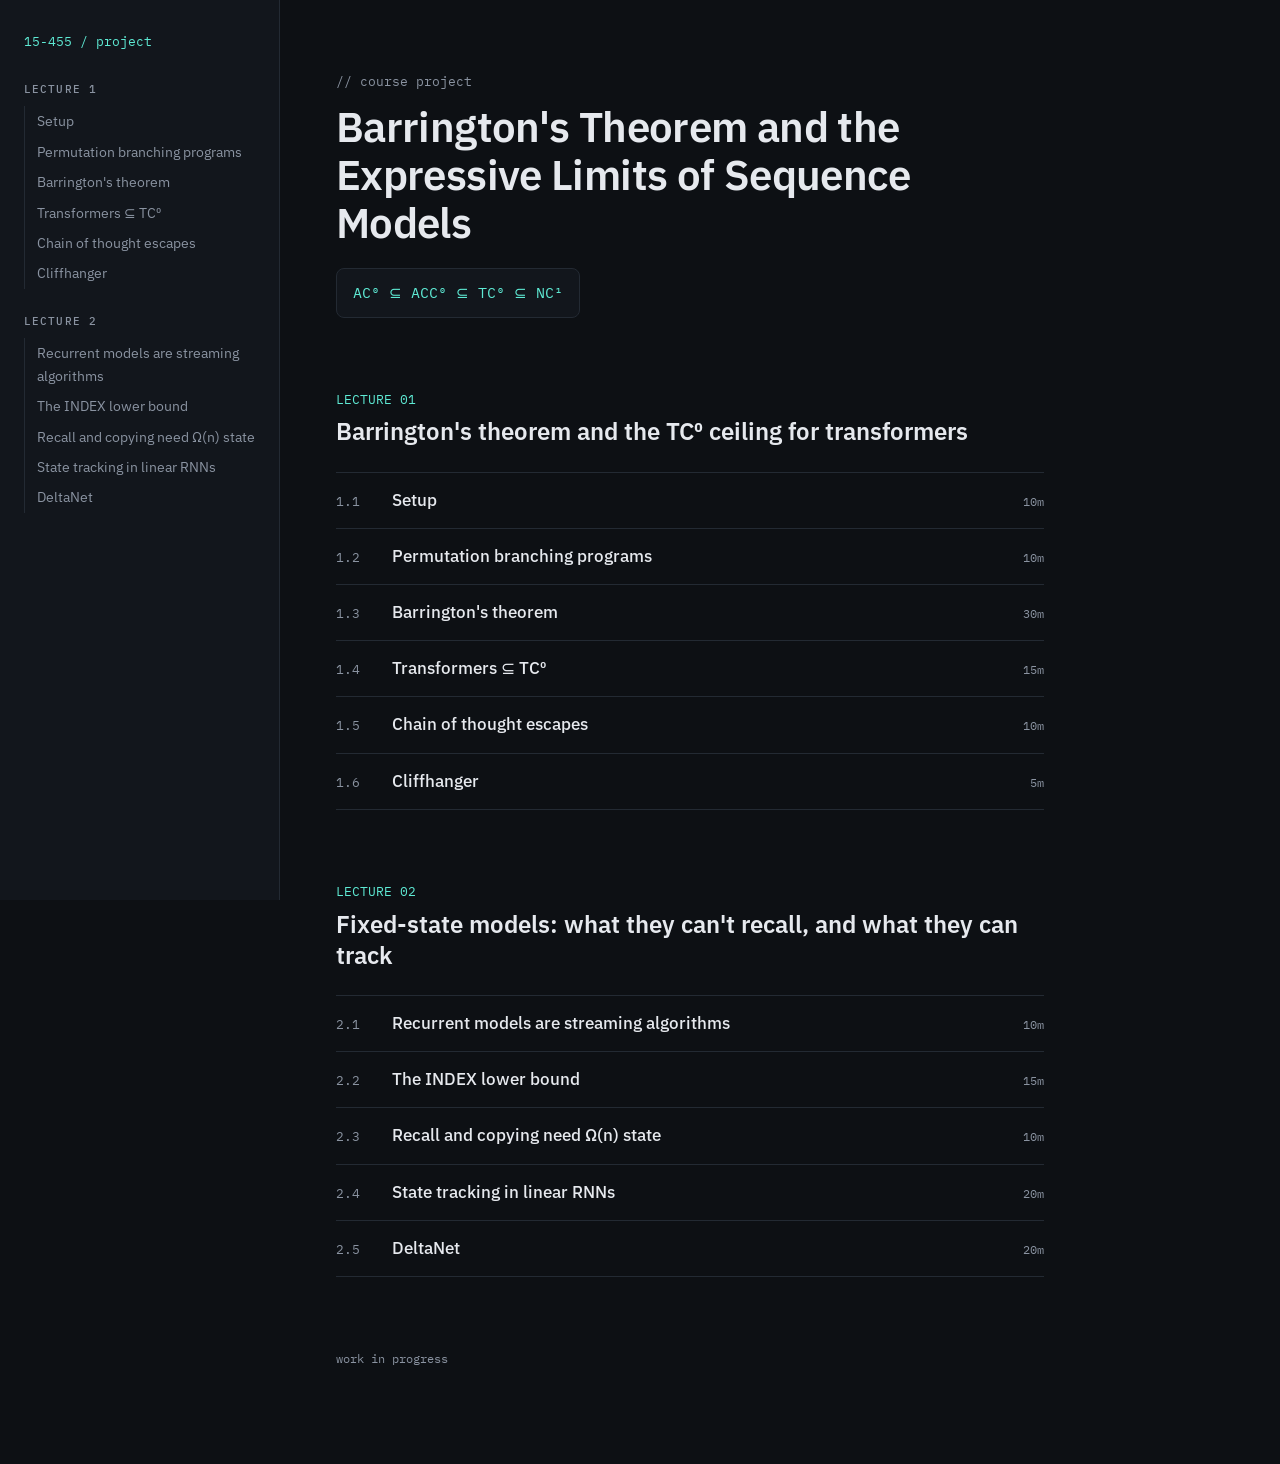
==== index.html @ 89bb4f3e "Set up project site with outline Co-Authored-By: Claude Opus 5.5 <noreply@anthropic.com>" ====
<!doctype html>
<html lang="en">
<head>
<meta charset="utf-8">
<meta name="viewport" content="width=device-width, initial-scale=1">
<title>Barrington's Theorem and Sequence Models</title>
<link rel="preconnect" href="https://fonts.googleapis.com">
<link rel="preconnect" href="https://fonts.gstatic.com" crossorigin>
<link href="https://fonts.googleapis.com/css2?family=IBM+Plex+Mono:wght@400;500&family=IBM+Plex+Sans:wght@400;500;600&display=swap" rel="stylesheet">
<style>
  :root {
    --bg: #0d1014;
    --panel: #12161c;
    --ink: #e6e9ee;
    --muted: #8a93a1;
    --line: #232a33;
    --accent: #5eead4;
    --mono: "IBM Plex Mono", ui-monospace, Menlo, monospace;
  }
  * { box-sizing: border-box; }
  html { scroll-behavior: smooth; }
  body {
    margin: 0; background: var(--bg); color: var(--ink);
    font-family: "IBM Plex Sans", system-ui, sans-serif; font-size: 16px; line-height: 1.6;
  }
  .layout { display: grid; grid-template-columns: 280px 1fr; min-height: 100vh; }
  aside {
    position: sticky; top: 0; height: 100vh; overflow-y: auto;
    background: var(--panel); border-right: 1px solid var(--line); padding: 32px 24px;
  }
  .brand { font-family: var(--mono); font-size: 13px; color: var(--accent); margin-bottom: 28px; }
  nav h4 { font-family: var(--mono); font-size: 11px; font-weight: 500; letter-spacing: .1em; text-transform: uppercase; color: var(--muted); margin: 24px 0 8px; }
  nav a { display: block; color: var(--muted); text-decoration: none; font-size: 14px; padding: 4px 0 4px 12px; border-left: 1px solid var(--line); }
  nav a:hover { color: var(--ink); border-left-color: var(--accent); }
  main { padding: 72px 56px 96px; max-width: 820px; }
  .eyebrow { font-family: var(--mono); font-size: 13px; color: var(--muted); }
  h1 { font-size: clamp(28px, 4.4vw, 42px); line-height: 1.15; font-weight: 600; letter-spacing: -.015em; margin: 10px 0 20px; }
  .chain { font-family: var(--mono); font-size: 15px; color: var(--accent); padding: 12px 16px; border: 1px solid var(--line); border-radius: 8px; display: inline-block; background: var(--panel); }
  .lecture { margin-top: 72px; }
  .lecture-head { font-family: var(--mono); font-size: 13px; color: var(--accent); }
  h2 { font-size: 24px; line-height: 1.3; font-weight: 600; margin: 6px 0 24px; }
  .entry {
    display: grid; grid-template-columns: 56px 1fr auto; align-items: baseline;
    padding: 14px 0; border-top: 1px solid var(--line);
  }
  .entry:last-child { border-bottom: 1px solid var(--line); }
  .entry .n { font-family: var(--mono); font-size: 13px; color: var(--muted); }
  .entry h3 { margin: 0; font-size: 17px; font-weight: 500; }
  .entry .m { font-family: var(--mono); font-size: 12px; color: var(--muted); }
  .entry:hover h3 { color: var(--accent); }
  footer { margin-top: 72px; font-family: var(--mono); font-size: 12px; color: var(--muted); }
  @media (max-width: 820px) {
    .layout { grid-template-columns: 1fr; }
    aside { position: static; height: auto; border-right: 0; border-bottom: 1px solid var(--line); padding: 20px 16px; }
    nav { display: none; }
    .brand { margin: 0; }
    main { padding: 40px 16px 72px; }
    .entry { grid-template-columns: 44px 1fr auto; }
  }
</style>
</head>
<body>
<div class="layout">
  <aside>
    <div class="brand">15-455 / project</div>
    <nav>
      <h4>Lecture 1</h4>
      <a href="#s1-1">Setup</a>
      <a href="#s1-2">Permutation branching programs</a>
      <a href="#s1-3">Barrington's theorem</a>
      <a href="#s1-4">Transformers ⊆ TC⁰</a>
      <a href="#s1-5">Chain of thought escapes</a>
      <a href="#s1-6">Cliffhanger</a>
      <h4>Lecture 2</h4>
      <a href="#s2-1">Recurrent models are streaming algorithms</a>
      <a href="#s2-2">The INDEX lower bound</a>
      <a href="#s2-3">Recall and copying need Ω(n) state</a>
      <a href="#s2-4">State tracking in linear RNNs</a>
      <a href="#s2-5">DeltaNet</a>
    </nav>
  </aside>

  <main>
    <div class="eyebrow">// course project</div>
    <h1>Barrington's Theorem and the Expressive Limits of Sequence Models</h1>
    <div class="chain">AC⁰ ⊆ ACC⁰ ⊆ TC⁰ ⊆ NC¹</div>

    <section class="lecture" id="lecture-1">
      <div class="lecture-head">LECTURE 01</div>
      <h2>Barrington's theorem and the TC⁰ ceiling for transformers</h2>
      <div class="entry" id="s1-1"><span class="n">1.1</span><h3>Setup</h3><span class="m">10m</span></div>
      <div class="entry" id="s1-2"><span class="n">1.2</span><h3>Permutation branching programs</h3><span class="m">10m</span></div>
      <div class="entry" id="s1-3"><span class="n">1.3</span><h3>Barrington's theorem</h3><span class="m">30m</span></div>
      <div class="entry" id="s1-4"><span class="n">1.4</span><h3>Transformers ⊆ TC⁰</h3><span class="m">15m</span></div>
      <div class="entry" id="s1-5"><span class="n">1.5</span><h3>Chain of thought escapes</h3><span class="m">10m</span></div>
      <div class="entry" id="s1-6"><span class="n">1.6</span><h3>Cliffhanger</h3><span class="m">5m</span></div>
    </section>

    <section class="lecture" id="lecture-2">
      <div class="lecture-head">LECTURE 02</div>
      <h2>Fixed-state models: what they can't recall, and what they can track</h2>
      <div class="entry" id="s2-1"><span class="n">2.1</span><h3>Recurrent models are streaming algorithms</h3><span class="m">10m</span></div>
      <div class="entry" id="s2-2"><span class="n">2.2</span><h3>The INDEX lower bound</h3><span class="m">15m</span></div>
      <div class="entry" id="s2-3"><span class="n">2.3</span><h3>Recall and copying need Ω(n) state</h3><span class="m">10m</span></div>
      <div class="entry" id="s2-4"><span class="n">2.4</span><h3>State tracking in linear RNNs</h3><span class="m">20m</span></div>
      <div class="entry" id="s2-5"><span class="n">2.5</span><h3>DeltaNet</h3><span class="m">20m</span></div>
    </section>

    <footer>work in progress</footer>
  </main>
</div>
</body>
</html>
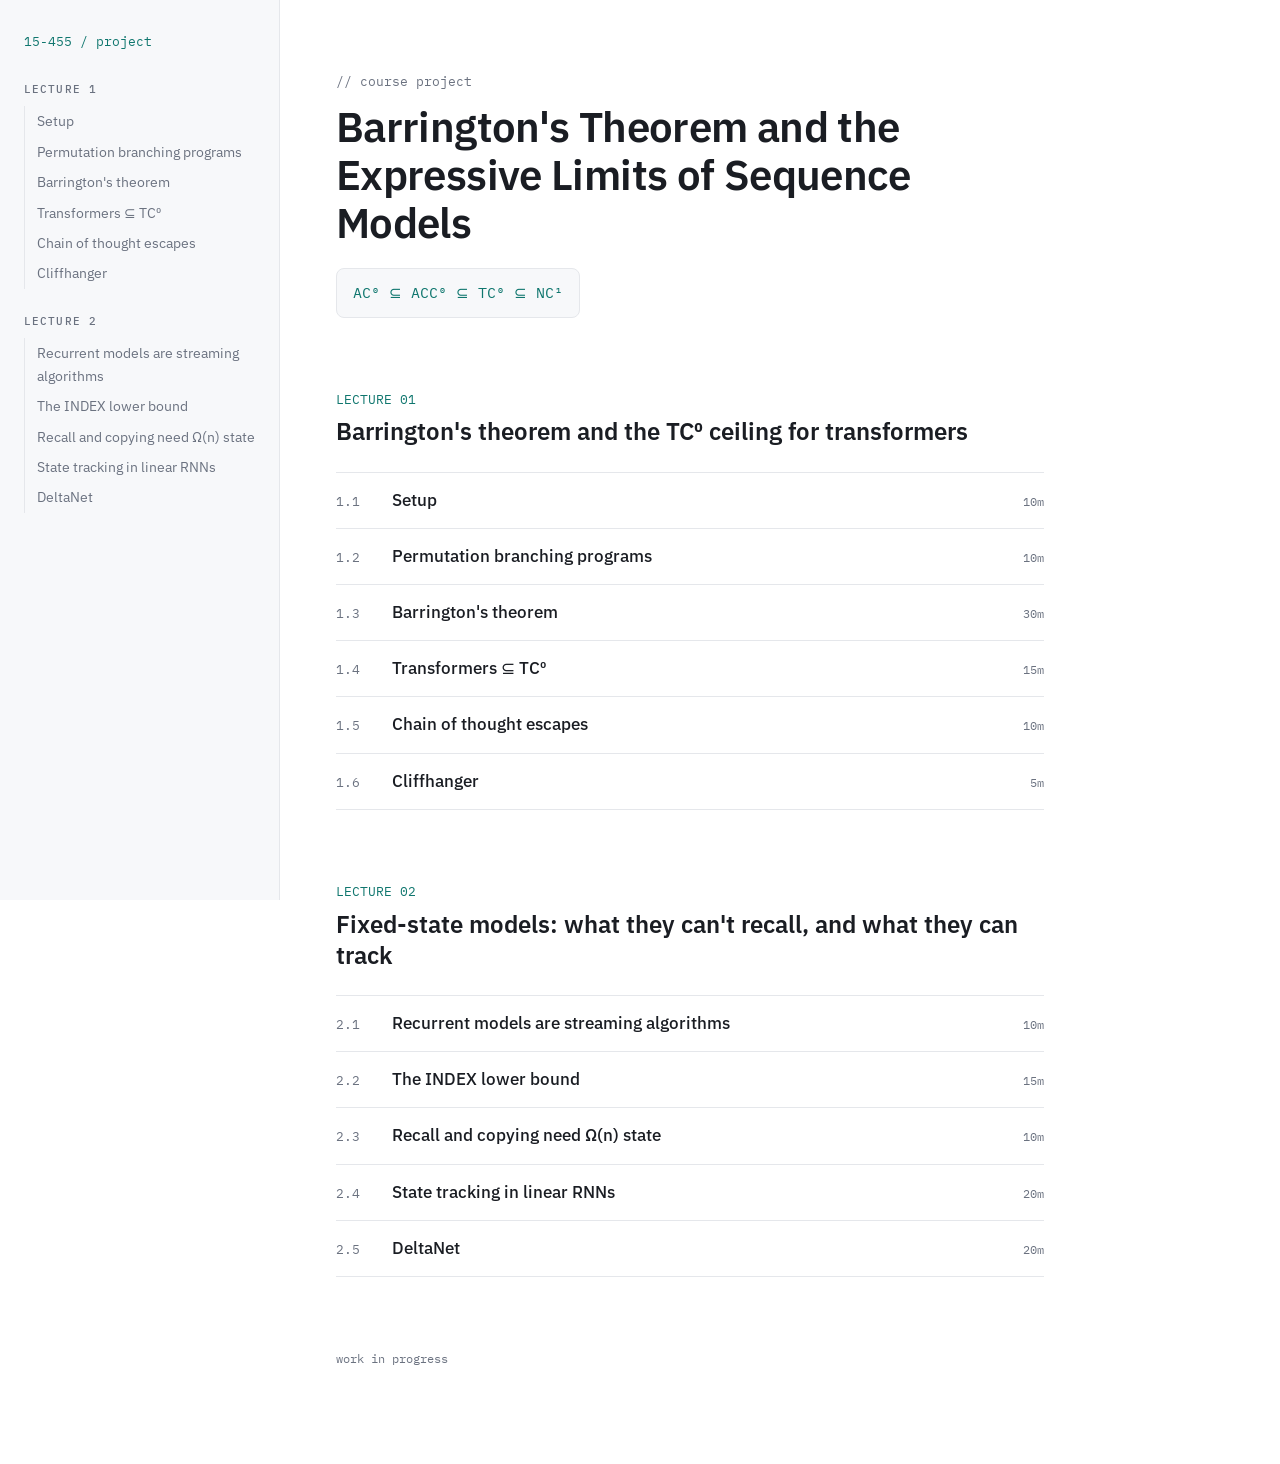
==== commit 746f02a2: "Switch to light theme Co-Authored-By: Claude Opus 5.5 <noreply@anthropic.com>" ====
--- a/index.html
+++ b/index.html
@@ -9,12 +9,12 @@
 <link href="https://fonts.googleapis.com/css2?family=IBM+Plex+Mono:wght@400;500&family=IBM+Plex+Sans:wght@400;500;600&display=swap" rel="stylesheet">
 <style>
   :root {
-    --bg: #0d1014;
-    --panel: #12161c;
-    --ink: #e6e9ee;
-    --muted: #8a93a1;
-    --line: #232a33;
-    --accent: #5eead4;
+    --bg: #ffffff;
+    --panel: #f7f8fa;
+    --ink: #1a1d23;
+    --muted: #6b7280;
+    --line: #e5e7eb;
+    --accent: #0f766e;
     --mono: "IBM Plex Mono", ui-monospace, Menlo, monospace;
   }
   * { box-sizing: border-box; }
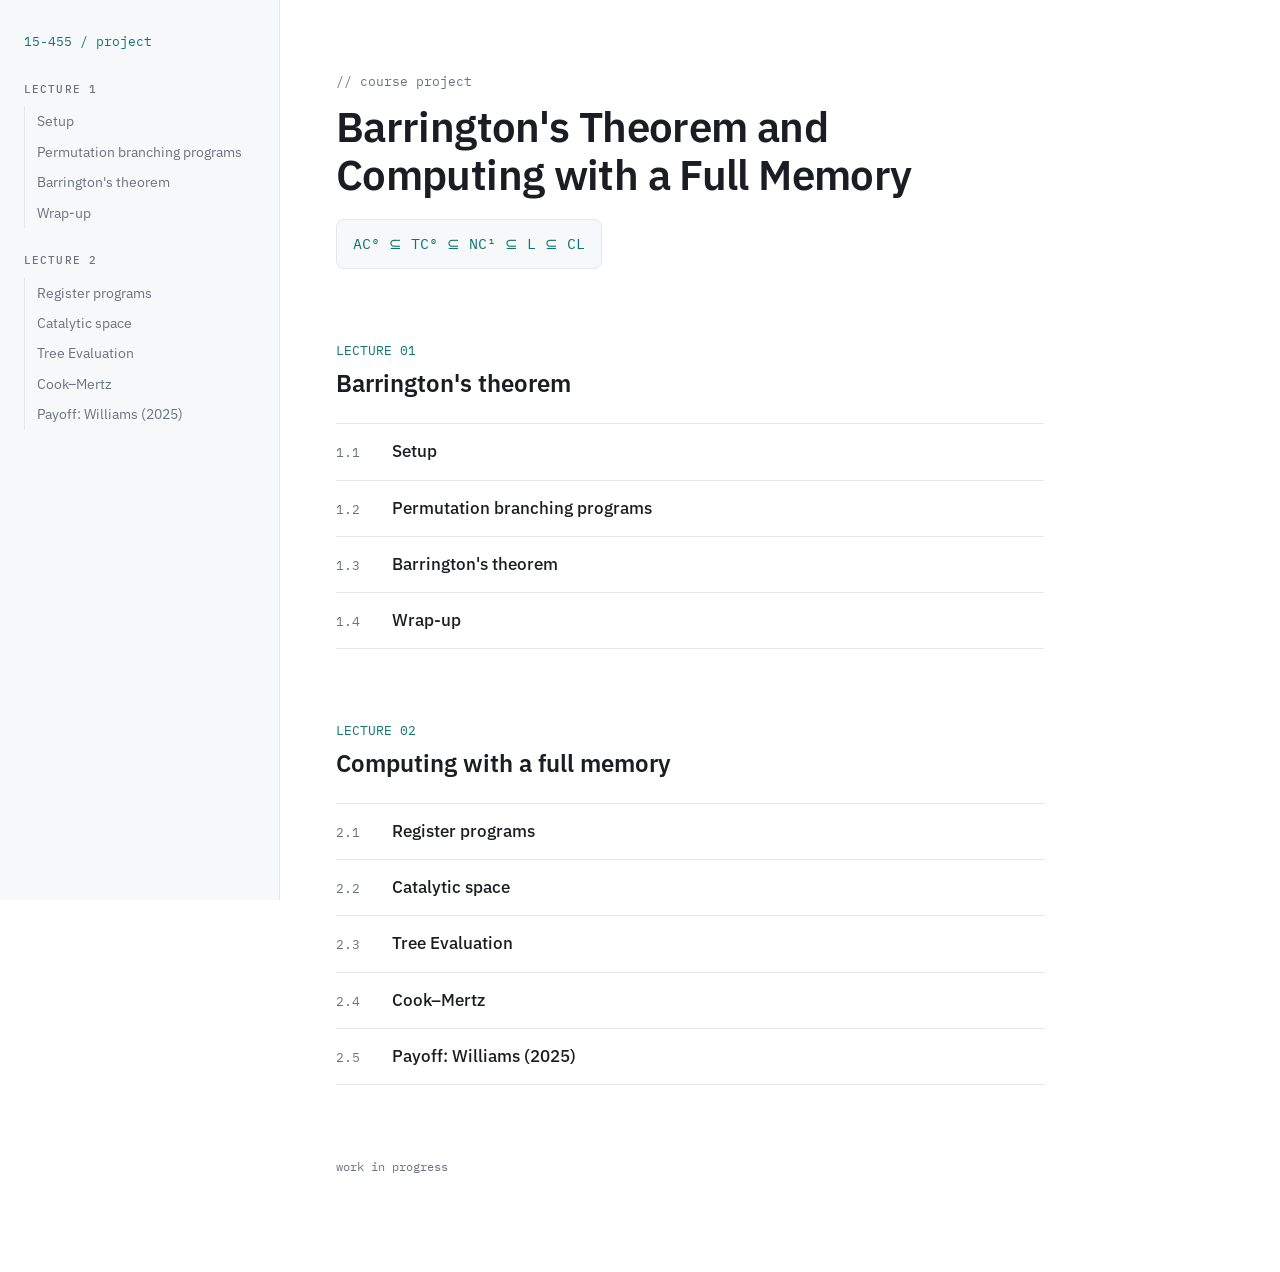
==== commit 67ed31b4: "Switch to Barrington + catalytic space outline; add Lecture 2 scaffold Co-Authored-By: Claude Opus 5" ====
--- a/index.html
+++ b/index.html
@@ -3,7 +3,7 @@
 <head>
 <meta charset="utf-8">
 <meta name="viewport" content="width=device-width, initial-scale=1">
-<title>Barrington's Theorem and Sequence Models</title>
+<title>Barrington and Catalytic Space</title>
 <link rel="preconnect" href="https://fonts.googleapis.com">
 <link rel="preconnect" href="https://fonts.gstatic.com" crossorigin>
 <link href="https://fonts.googleapis.com/css2?family=IBM+Plex+Mono:wght@400;500&family=IBM+Plex+Sans:wght@400;500;600&display=swap" rel="stylesheet">
@@ -48,6 +48,7 @@
   .entry h3 { margin: 0; font-size: 17px; font-weight: 500; }
   .entry .m { font-family: var(--mono); font-size: 12px; color: var(--muted); }
   .entry:hover h3 { color: var(--accent); }
+  .entry h3 a { color: inherit; text-decoration: none; }
   footer { margin-top: 72px; font-family: var(--mono); font-size: 12px; color: var(--muted); }
   @media (max-width: 820px) {
     .layout { grid-template-columns: 1fr; }
@@ -65,45 +66,41 @@
     <div class="brand">15-455 / project</div>
     <nav>
       <h4>Lecture 1</h4>
-      <a href="#s1-1">Setup</a>
-      <a href="#s1-2">Permutation branching programs</a>
-      <a href="#s1-3">Barrington's theorem</a>
-      <a href="#s1-4">Transformers ⊆ TC⁰</a>
-      <a href="#s1-5">Chain of thought escapes</a>
-      <a href="#s1-6">Cliffhanger</a>
+      <a href="lecture1.html#s1-1">Setup</a>
+      <a href="lecture1.html#s1-2">Permutation branching programs</a>
+      <a href="lecture1.html#s1-3">Barrington's theorem</a>
+      <a href="lecture1.html#s1-4">Wrap-up</a>
       <h4>Lecture 2</h4>
-      <a href="#s2-1">Recurrent models are streaming algorithms</a>
-      <a href="#s2-2">The INDEX lower bound</a>
-      <a href="#s2-3">Recall and copying need Ω(n) state</a>
-      <a href="#s2-4">State tracking in linear RNNs</a>
-      <a href="#s2-5">DeltaNet</a>
+      <a href="lecture2.html#s2-1">Register programs</a>
+      <a href="lecture2.html#s2-2">Catalytic space</a>
+      <a href="lecture2.html#s2-3">Tree Evaluation</a>
+      <a href="lecture2.html#s2-4">Cook–Mertz</a>
+      <a href="lecture2.html#s2-5">Payoff: Williams (2025)</a>
     </nav>
   </aside>
 
   <main>
     <div class="eyebrow">// course project</div>
-    <h1>Barrington's Theorem and the Expressive Limits of Sequence Models</h1>
-    <div class="chain">AC⁰ ⊆ ACC⁰ ⊆ TC⁰ ⊆ NC¹</div>
+    <h1>Barrington's Theorem and Computing with a Full Memory</h1>
+    <div class="chain">AC⁰ ⊆ TC⁰ ⊆ NC¹ ⊆ L ⊆ CL</div>
 
     <section class="lecture" id="lecture-1">
       <div class="lecture-head">LECTURE 01</div>
-      <h2>Barrington's theorem and the TC⁰ ceiling for transformers</h2>
-      <div class="entry" id="s1-1"><span class="n">1.1</span><h3>Setup</h3><span class="m">10m</span></div>
-      <div class="entry" id="s1-2"><span class="n">1.2</span><h3>Permutation branching programs</h3><span class="m">10m</span></div>
-      <div class="entry" id="s1-3"><span class="n">1.3</span><h3>Barrington's theorem</h3><span class="m">30m</span></div>
-      <div class="entry" id="s1-4"><span class="n">1.4</span><h3>Transformers ⊆ TC⁰</h3><span class="m">15m</span></div>
-      <div class="entry" id="s1-5"><span class="n">1.5</span><h3>Chain of thought escapes</h3><span class="m">10m</span></div>
-      <div class="entry" id="s1-6"><span class="n">1.6</span><h3>Cliffhanger</h3><span class="m">5m</span></div>
+      <h2>Barrington's theorem</h2>
+      <div class="entry"><span class="n">1.1</span><h3><a href="lecture1.html#s1-1">Setup</a></h3></div>
+      <div class="entry"><span class="n">1.2</span><h3><a href="lecture1.html#s1-2">Permutation branching programs</a></h3></div>
+      <div class="entry"><span class="n">1.3</span><h3><a href="lecture1.html#s1-3">Barrington's theorem</a></h3></div>
+      <div class="entry"><span class="n">1.4</span><h3><a href="lecture1.html#s1-4">Wrap-up</a></h3></div>
     </section>
 
     <section class="lecture" id="lecture-2">
       <div class="lecture-head">LECTURE 02</div>
-      <h2>Fixed-state models: what they can't recall, and what they can track</h2>
-      <div class="entry" id="s2-1"><span class="n">2.1</span><h3>Recurrent models are streaming algorithms</h3><span class="m">10m</span></div>
-      <div class="entry" id="s2-2"><span class="n">2.2</span><h3>The INDEX lower bound</h3><span class="m">15m</span></div>
-      <div class="entry" id="s2-3"><span class="n">2.3</span><h3>Recall and copying need Ω(n) state</h3><span class="m">10m</span></div>
-      <div class="entry" id="s2-4"><span class="n">2.4</span><h3>State tracking in linear RNNs</h3><span class="m">20m</span></div>
-      <div class="entry" id="s2-5"><span class="n">2.5</span><h3>DeltaNet</h3><span class="m">20m</span></div>
+      <h2>Computing with a full memory</h2>
+      <div class="entry"><span class="n">2.1</span><h3><a href="lecture2.html#s2-1">Register programs</a></h3></div>
+      <div class="entry"><span class="n">2.2</span><h3><a href="lecture2.html#s2-2">Catalytic space</a></h3></div>
+      <div class="entry"><span class="n">2.3</span><h3><a href="lecture2.html#s2-3">Tree Evaluation</a></h3></div>
+      <div class="entry"><span class="n">2.4</span><h3><a href="lecture2.html#s2-4">Cook–Mertz</a></h3></div>
+      <div class="entry"><span class="n">2.5</span><h3><a href="lecture2.html#s2-5">Payoff: Williams (2025)</a></h3></div>
     </section>
 
     <footer>work in progress</footer>
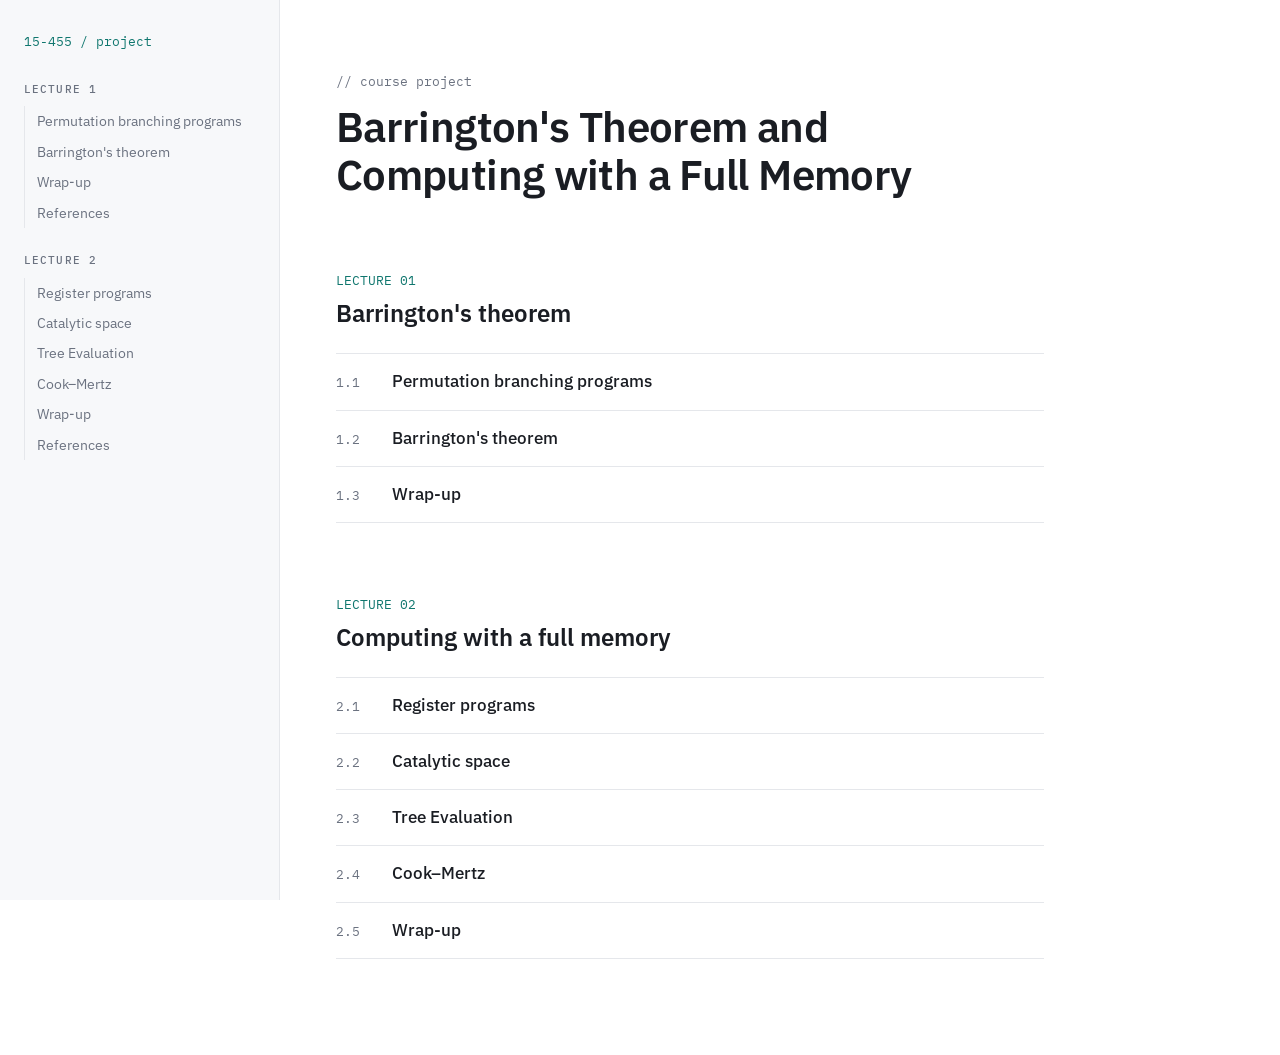
==== commit 85068bd0: "Fill in both lectures, add references, prerequisites, and Lecture 2 demos - Lecture 1: full transcri" ====
--- a/index.html
+++ b/index.html
@@ -35,7 +35,6 @@
   main { padding: 72px 56px 96px; max-width: 820px; }
   .eyebrow { font-family: var(--mono); font-size: 13px; color: var(--muted); }
   h1 { font-size: clamp(28px, 4.4vw, 42px); line-height: 1.15; font-weight: 600; letter-spacing: -.015em; margin: 10px 0 20px; }
-  .chain { font-family: var(--mono); font-size: 15px; color: var(--accent); padding: 12px 16px; border: 1px solid var(--line); border-radius: 8px; display: inline-block; background: var(--panel); }
   .lecture { margin-top: 72px; }
   .lecture-head { font-family: var(--mono); font-size: 13px; color: var(--accent); }
   h2 { font-size: 24px; line-height: 1.3; font-weight: 600; margin: 6px 0 24px; }
@@ -66,31 +65,30 @@
     <div class="brand">15-455 / project</div>
     <nav>
       <h4>Lecture 1</h4>
-      <a href="lecture1.html#s1-1">Setup</a>
-      <a href="lecture1.html#s1-2">Permutation branching programs</a>
-      <a href="lecture1.html#s1-3">Barrington's theorem</a>
-      <a href="lecture1.html#s1-4">Wrap-up</a>
+      <a href="lecture1.html#s1-1">Permutation branching programs</a>
+      <a href="lecture1.html#s1-2">Barrington's theorem</a>
+      <a href="lecture1.html#s1-3">Wrap-up</a>
+      <a href="lecture1.html#refs">References</a>
       <h4>Lecture 2</h4>
       <a href="lecture2.html#s2-1">Register programs</a>
       <a href="lecture2.html#s2-2">Catalytic space</a>
       <a href="lecture2.html#s2-3">Tree Evaluation</a>
       <a href="lecture2.html#s2-4">Cook–Mertz</a>
-      <a href="lecture2.html#s2-5">Payoff: Williams (2025)</a>
+      <a href="lecture2.html#s2-5">Wrap-up</a>
+      <a href="lecture2.html#refs">References</a>
     </nav>
   </aside>
 
   <main>
     <div class="eyebrow">// course project</div>
     <h1>Barrington's Theorem and Computing with a Full Memory</h1>
-    <div class="chain">AC⁰ ⊆ TC⁰ ⊆ NC¹ ⊆ L ⊆ CL</div>
 
     <section class="lecture" id="lecture-1">
       <div class="lecture-head">LECTURE 01</div>
       <h2>Barrington's theorem</h2>
-      <div class="entry"><span class="n">1.1</span><h3><a href="lecture1.html#s1-1">Setup</a></h3></div>
-      <div class="entry"><span class="n">1.2</span><h3><a href="lecture1.html#s1-2">Permutation branching programs</a></h3></div>
-      <div class="entry"><span class="n">1.3</span><h3><a href="lecture1.html#s1-3">Barrington's theorem</a></h3></div>
-      <div class="entry"><span class="n">1.4</span><h3><a href="lecture1.html#s1-4">Wrap-up</a></h3></div>
+      <div class="entry"><span class="n">1.1</span><h3><a href="lecture1.html#s1-1">Permutation branching programs</a></h3></div>
+      <div class="entry"><span class="n">1.2</span><h3><a href="lecture1.html#s1-2">Barrington's theorem</a></h3></div>
+      <div class="entry"><span class="n">1.3</span><h3><a href="lecture1.html#s1-3">Wrap-up</a></h3></div>
     </section>
 
     <section class="lecture" id="lecture-2">
@@ -100,10 +98,9 @@
       <div class="entry"><span class="n">2.2</span><h3><a href="lecture2.html#s2-2">Catalytic space</a></h3></div>
       <div class="entry"><span class="n">2.3</span><h3><a href="lecture2.html#s2-3">Tree Evaluation</a></h3></div>
       <div class="entry"><span class="n">2.4</span><h3><a href="lecture2.html#s2-4">Cook–Mertz</a></h3></div>
-      <div class="entry"><span class="n">2.5</span><h3><a href="lecture2.html#s2-5">Payoff: Williams (2025)</a></h3></div>
+      <div class="entry"><span class="n">2.5</span><h3><a href="lecture2.html#s2-5">Wrap-up</a></h3></div>
     </section>
 
-    <footer>work in progress</footer>
   </main>
 </div>
 </body>
